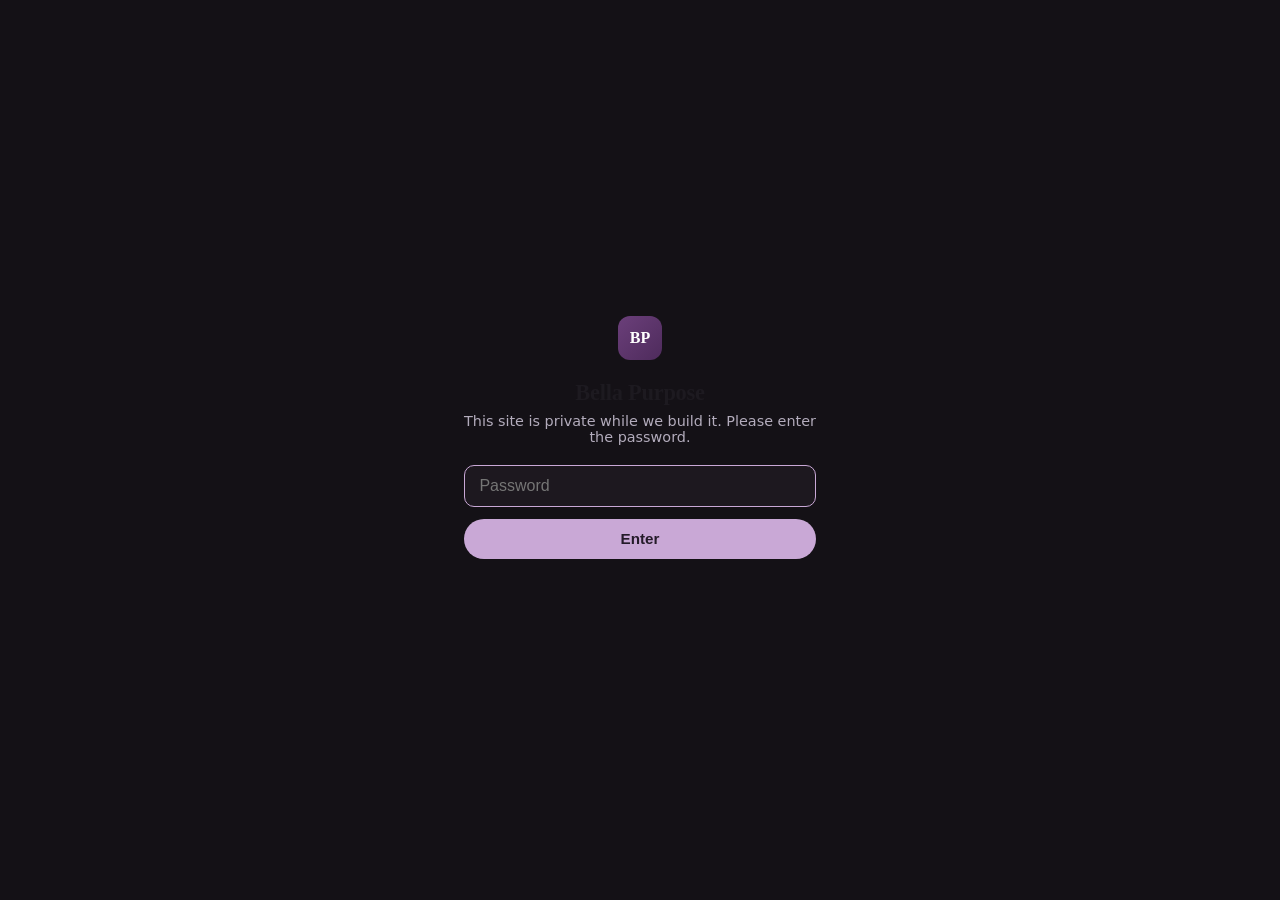
==== site/index.html @ 1502c486 "Bella Purpose Research Group website Co-Authored-By: Claude Opus 4.8 (1M context) <noreply@anthropic" ====
<!DOCTYPE html>
<html lang="en">
<head>
  <meta charset="UTF-8">
  <meta name="viewport" content="width=device-width, initial-scale=1.0">
  <title>Bella Purpose Research Group</title>
  <meta name="description" content="The Bella Purpose Research Group is an international community of management scholars advancing research on corporate purpose from a European perspective.">
  <link rel="stylesheet" href="styles.css">
  <script src="gate.js"></script>
</head>
<body>
  <a class="skip" href="#main">Skip to content</a>

  <header class="site-header">
    <nav class="nav" aria-label="Primary">
      <a class="brand" href="index.html">
        <span class="mark">BP</span>
        Bella Purpose Research Group
      </a>
      <ul>
        <li><a href="index.html" aria-current="page">Home</a></li>
        <li><a href="members.html">Members</a></li>
        <li><a href="initiatives.html">Initiatives</a></li>
        <li><a href="research.html">Research</a></li>
        <li><a href="news.html">News</a></li>
        <li><a href="contact.html">Contact</a></li>
      </ul>
    </nav>
  </header>

  <main id="main">
    <section class="hero">
      <div class="wrap">
        <p class="eyebrow">Research Group</p>
        <h1>The Bella Purpose Research Group</h1>
        <p class="lead">
          An international community of management scholars investigating corporate
          purpose — what it means, whether and how it works, and for whom — from a
          distinctly European perspective.
        </p>
        <a class="btn" href="initiatives.html">Our initiatives</a>
        <a class="btn secondary" href="members.html">Meet the group</a>
      </div>
    </section>

    <section class="section alt">
      <div class="wrap">
        <div class="section-head">
          <h2>About the group</h2>
          <p>
            Founded in 2025, the Bella Purpose Research Group connects researchers
            and research centres across leading European institutions around a
            shared interest in corporate purpose. We work as a collegial,
            developmental network — sharing work in progress, convening events that
            bring scholars and practitioners together, and building a common
            European conversation about purpose as a governance function.
          </p>
        </div>
        <div class="grid cols-3">
          <div class="card">
            <h3>Our focus</h3>
            <p>Corporate purpose — its meaning, governance, implementation, and
            consequences for organizations and society.</p>
          </div>
          <div class="card">
            <h3>Our approach</h3>
            <p>An open network linking research centres across Europe. We exchange
            early-stage work, run workshops and events, and publish together.</p>
          </div>
          <div class="card">
            <h3>Our aim</h3>
            <p>To advance a pluralist, European perspective on purpose and to
            connect rigorous research with practice.</p>
          </div>
        </div>
      </div>
    </section>

    <section class="section">
      <div class="wrap">
        <div class="section-head">
          <h2>Latest news</h2>
          <p>Upcoming events and announcements. See all on the
          <a href="news.html">News page</a>.</p>
        </div>
        <!-- Shows the latest few items — keep in sync with the top of news.html -->
        <ul class="papers">
          <li class="paper has-thumb">
            <img class="thumb" src="images/sms-berlin.jpg" alt="ESMT Berlin, venue of the Strategy Imagination Forum">
            <span class="tag">Upcoming event</span>
            <h3>Strategy Imagination Forum — Berlin</h3>
            <div class="meta">15 October 2026 · Berlin</div>
            <p>The group's first Strategic Management Society (SMS) forum: a candid,
            invitation-only exchange between senior decision-makers and scholars on
            corporate purpose in a fragmented world.</p>
            <div class="links">
              <a href="https://www.strategicmanagement.net/event/corporate-purpose-at-a-crossroads-strategic-choices-for-business-in-a-fragmented-world/" target="_blank" rel="noopener">Registration &amp; details</a>
            </div>
          </li>
          <li class="paper has-thumb">
            <img class="thumb" src="images/purpose-day-milano.jpg" alt="Purpose Day 2026 at the Teatro Lirico Giorgio Gaber, Milano">
            <span class="tag">Upcoming event</span>
            <h3>Purpose Day 2026 — Milano</h3>
            <div class="meta">1 October 2026 · Teatro Lirico Giorgio Gaber, Milano</div>
            <p>"Driving Technology to Shape Meaningful Futures" — an annual gathering
            of scholars and business leaders, hosted with partner centres.</p>
            <div class="links">
              <a href="https://www.purposeday.it/">purposeday.it</a>
            </div>
          </li>
        </ul>
      </div>
    </section>
  </main>

  <footer class="site-footer">
    <div class="wrap footer-inner">
      <div>
        <strong>The Bella Purpose Research Group</strong><br>
        An international research network · <a href="contact.html">Contact us</a>
      </div>
      <div class="social">
        <a href="https://www.linkedin.com/groups/26260068/" target="_blank" rel="noopener" aria-label="Bella Purpose on LinkedIn">
          <svg viewBox="0 0 24 24" aria-hidden="true"><path d="M4.98 3.5a2.5 2.5 0 1 1 0 5 2.5 2.5 0 0 1 0-5zM3 9h4v12H3zM9 9h3.8v1.7h.05c.53-1 1.83-2.05 3.76-2.05C20.4 8.65 22 10.9 22 14.6V21h-4v-5.7c0-1.36-.02-3.1-1.9-3.1-1.9 0-2.2 1.48-2.2 3v5.8H9z"/></svg>
          LinkedIn
        </a>
      </div>
    </div>
  </footer>
</body>
</html>
---- site/styles.css ----
/* ==========================================================================
   Bella Purpose Research Group — shared stylesheet
   Plain CSS, no build step. Edit the variables below to re-theme the site.
   ========================================================================== */

:root {
  /* Brand palette — tweak these to change the whole site's look */
  --accent:        #6b3f7a;   /* deep plum — headings, links, buttons */
  --accent-strong: #4e2b5c;   /* darker plum for hover */
  --accent-soft:   #f3ecf6;   /* pale plum wash for section backgrounds */

  --ink:           #1d1a20;   /* primary text */
  --ink-soft:      #55505c;   /* secondary text */
  --line:          #e4dfe8;   /* borders / dividers */
  --bg:            #ffffff;   /* page background */
  --bg-alt:        #faf8fb;   /* alternate section background */
  --card:          #ffffff;   /* card surface */

  --maxw: 68rem;              /* content max width */
  --radius: 14px;
  --shadow: 0 1px 2px rgba(29, 26, 32, .04), 0 8px 24px rgba(29, 26, 32, .06);

  --serif: "Iowan Old Style", "Palatino Linotype", Palatino, Georgia, "Times New Roman", serif;
  --sans:  system-ui, -apple-system, "Segoe UI", Roboto, Helvetica, Arial, sans-serif;
}

@media (prefers-color-scheme: dark) {
  :root {
    --accent:        #c9a8d6;
    --accent-strong: #ddc4e6;
    --accent-soft:   #241b29;
    --ink:           #ece8ef;
    --ink-soft:      #b3acbc;
    --line:          #362e3d;
    --bg:            #141116;
    --bg-alt:        #1a161d;
    --card:          #1d181f;
    --shadow: 0 1px 2px rgba(0, 0, 0, .3), 0 8px 24px rgba(0, 0, 0, .4);
  }
}

/* ---------- base ---------- */
* { box-sizing: border-box; }

body {
  margin: 0;
  font-family: var(--sans);
  color: var(--ink);
  background: var(--bg);
  line-height: 1.65;
  -webkit-font-smoothing: antialiased;
}

h1, h2, h3 { font-family: var(--serif); line-height: 1.2; color: var(--ink); }
h1 { font-size: clamp(2rem, 5vw, 3rem); margin: 0 0 .5rem; letter-spacing: -.01em; }
h2 { font-size: clamp(1.5rem, 3vw, 2rem); margin: 0 0 1rem; }
h3 { font-size: 1.2rem; margin: 0 0 .35rem; }

p { margin: 0 0 1rem; color: var(--ink-soft); }

a { color: var(--accent); text-decoration: none; }
a:hover { color: var(--accent-strong); text-decoration: underline; }

img { max-width: 100%; display: block; }

.wrap { max-width: var(--maxw); margin: 0 auto; padding: 0 1.25rem; }

/* Skip link for keyboard/screen-reader users */
.skip {
  position: absolute; left: -999px; top: 0;
  background: var(--accent); color: #fff; padding: .6rem 1rem; border-radius: 0 0 8px 0;
  z-index: 100;
}
.skip:focus { left: 0; }

/* ---------- header / nav ---------- */
.site-header {
  position: sticky; top: 0; z-index: 20;
  background: color-mix(in srgb, var(--bg) 88%, transparent);
  backdrop-filter: saturate(150%) blur(10px);
  border-bottom: 1px solid var(--line);
}
.nav {
  display: flex; align-items: center; justify-content: space-between;
  gap: 1rem; padding: .85rem 1.25rem; max-width: var(--maxw); margin: 0 auto;
}
.brand { display: flex; align-items: center; gap: .6rem; font-family: var(--serif); font-weight: 600; font-size: 1.1rem; color: var(--ink); }
.brand:hover { text-decoration: none; }
.brand .mark {
  width: 30px; height: 30px; border-radius: 8px; flex: 0 0 auto;
  background: linear-gradient(135deg, var(--accent), var(--accent-strong));
  display: grid; place-items: center; color: #fff; font-weight: 700; font-size: .95rem;
}
.nav ul { list-style: none; display: flex; gap: .35rem; margin: 0; padding: 0; flex-wrap: wrap; }
.nav a {
  color: var(--ink-soft); padding: .4rem .7rem; border-radius: 8px; font-size: .95rem; font-weight: 500;
}
.nav a:hover { color: var(--ink); background: var(--accent-soft); text-decoration: none; }
.nav a[aria-current="page"] { color: var(--accent); background: var(--accent-soft); }

/* ---------- hero ---------- */
.hero { padding: clamp(3rem, 8vw, 6rem) 0 clamp(2rem, 5vw, 4rem); }
.hero .eyebrow { text-transform: uppercase; letter-spacing: .12em; font-size: .8rem; font-weight: 700; color: var(--accent); margin-bottom: .75rem; }
.hero .lead { font-size: clamp(1.05rem, 2vw, 1.25rem); color: var(--ink-soft); max-width: 40rem; }

.btn {
  display: inline-block; margin-top: .5rem; margin-right: .5rem;
  background: var(--accent); color: #fff; padding: .7rem 1.3rem; border-radius: 999px;
  font-weight: 600; font-size: .95rem;
}
.btn:hover { background: var(--accent-strong); color: #fff; text-decoration: none; }
.btn.secondary { background: transparent; color: var(--accent); border: 1.5px solid var(--line); }
.btn.secondary:hover { border-color: var(--accent); background: var(--accent-soft); }

/* ---------- generic section ---------- */
.section { padding: clamp(2.5rem, 6vw, 4.5rem) 0; }
.section.alt { background: var(--bg-alt); border-top: 1px solid var(--line); border-bottom: 1px solid var(--line); }
.section-head { max-width: 42rem; margin-bottom: 2rem; }
.section-head p { font-size: 1.05rem; }

/* ---------- cards grid ---------- */
.grid { display: grid; gap: 1.25rem; }
.grid.cols-2 { grid-template-columns: repeat(auto-fit, minmax(min(100%, 22rem), 1fr)); }
.grid.cols-3 { grid-template-columns: repeat(auto-fit, minmax(min(100%, 16rem), 1fr)); }

.card {
  background: var(--card); border: 1px solid var(--line); border-radius: var(--radius);
  padding: 1.5rem; box-shadow: var(--shadow);
}
.card h3 { margin-bottom: .25rem; }
.card .role { font-size: .85rem; font-weight: 600; color: var(--accent); text-transform: uppercase; letter-spacing: .05em; margin-bottom: .6rem; }
.card .links { margin-top: .9rem; display: flex; gap: 1rem; flex-wrap: wrap; font-size: .9rem; }

/* member avatar */
.avatar {
  width: 72px; height: 72px; border-radius: 50%; margin-bottom: 1rem;
  object-fit: cover; background: var(--accent-soft);
  display: grid; place-items: center; color: var(--accent); font-family: var(--serif); font-size: 1.5rem; font-weight: 600;
  border: 1px solid var(--line);
}
.member-links { display: flex; gap: .75rem; margin-top: .75rem; font-size: .9rem; }
/* linked member name: looks like a heading, turns accent on hover */
.card h3 a { color: inherit; text-decoration: none; }
.card h3 a:hover { color: var(--accent); text-decoration: underline; }

/* ---------- papers list ---------- */
.papers { list-style: none; margin: 0; padding: 0; display: grid; gap: 1rem; }
.paper {
  background: var(--card); border: 1px solid var(--line); border-radius: var(--radius);
  padding: 1.25rem 1.5rem; box-shadow: var(--shadow);
}
.paper h3 { font-family: var(--sans); font-size: 1.05rem; margin-bottom: .3rem; }
.paper .meta { font-size: .9rem; color: var(--ink-soft); margin-bottom: .5rem; }
.paper .tag {
  display: inline-block; font-size: .75rem; font-weight: 600; color: var(--accent);
  background: var(--accent-soft); padding: .15rem .6rem; border-radius: 999px; margin-bottom: .6rem;
}
.paper .links { font-size: .9rem; display: flex; gap: 1rem; flex-wrap: wrap; }

/* ---------- partners list ---------- */
.partners { list-style: none; margin: 0; padding: 0; display: grid; gap: 1.1rem 2rem;
  grid-template-columns: repeat(auto-fit, minmax(min(100%, 18rem), 1fr)); }
.partners li { font-size: .95rem; line-height: 1.4; }
.partners .inst { display: block; font-weight: 600; color: var(--ink); }
.partners .inst a { color: inherit; text-decoration: none; }
.partners .inst a:hover { color: var(--accent); text-decoration: underline; }

/* ---------- thumbnails (uniform 3:2, small, beside text) ---------- */
.thumb { display: block; width: 100%; aspect-ratio: 3 / 2; object-fit: cover;
  border-radius: 8px; background: var(--accent-soft); }
/* image + text as two columns so all text (incl. links) shares one left edge */
.card.has-thumb, .paper.has-thumb { display: grid; grid-template-columns: min(40%, 200px) 1fr; column-gap: 1.1rem; }
.has-thumb .thumb { grid-column: 1; grid-row: 1 / span 20; align-self: start; margin-top: .15rem; }
.has-thumb > :not(.thumb) { grid-column: 2; }
.has-thumb .tag, .has-thumb .role { justify-self: start; } /* keep pill/label at content width, not stretched */
@media (max-width: 520px) {
  .card.has-thumb, .paper.has-thumb { grid-template-columns: 1fr; }
  .has-thumb .thumb { grid-row: auto; }
  .has-thumb > :not(.thumb) { grid-column: 1; }
}

/* ---------- callout / placeholder note ---------- */
.note {
  border-left: 3px solid var(--accent); background: var(--accent-soft);
  padding: .75rem 1rem; border-radius: 0 8px 8px 0; font-size: .9rem; color: var(--ink-soft);
  margin: 1.5rem 0;
}
.note strong { color: var(--ink); }

/* ---------- footer ---------- */
.site-footer {
  border-top: 1px solid var(--line); background: var(--bg-alt);
  padding: 2.5rem 0; margin-top: 2rem; font-size: .9rem; color: var(--ink-soft);
}
.footer-inner { display: flex; flex-wrap: wrap; gap: 1rem 2rem; align-items: center; justify-content: space-between; }
.social { display: flex; gap: .75rem; align-items: center; }
.social a { display: inline-flex; align-items: center; gap: .4rem; }
.social svg { width: 20px; height: 20px; fill: currentColor; }

/* ---------- contact form ---------- */
.contact-form { max-width: 34rem; }
.field { margin-bottom: 1.1rem; }
.field label { display: block; font-weight: 600; font-size: .9rem; margin-bottom: .35rem; color: var(--ink); }
.field input, .field textarea {
  width: 100%; padding: .7rem .85rem; border: 1px solid var(--line); border-radius: 10px;
  background: var(--card); color: var(--ink); font: inherit; box-sizing: border-box;
}
.field input:focus, .field textarea:focus {
  outline: none; border-color: var(--accent); box-shadow: 0 0 0 3px var(--accent-soft);
}
.field textarea { min-height: 9rem; resize: vertical; }
.hp { position: absolute; left: -9999px; }            /* spam honeypot — hidden */
.form-status { margin-top: 1rem; font-size: .95rem; min-height: 1.3em; }
.form-status.ok  { color: #2e7d5b; }
.form-status.err { color: #c0392b; }
@media (prefers-color-scheme: dark) {
  .form-status.ok  { color: #7fd1a8; }
  .form-status.err { color: #e59a9a; }
}
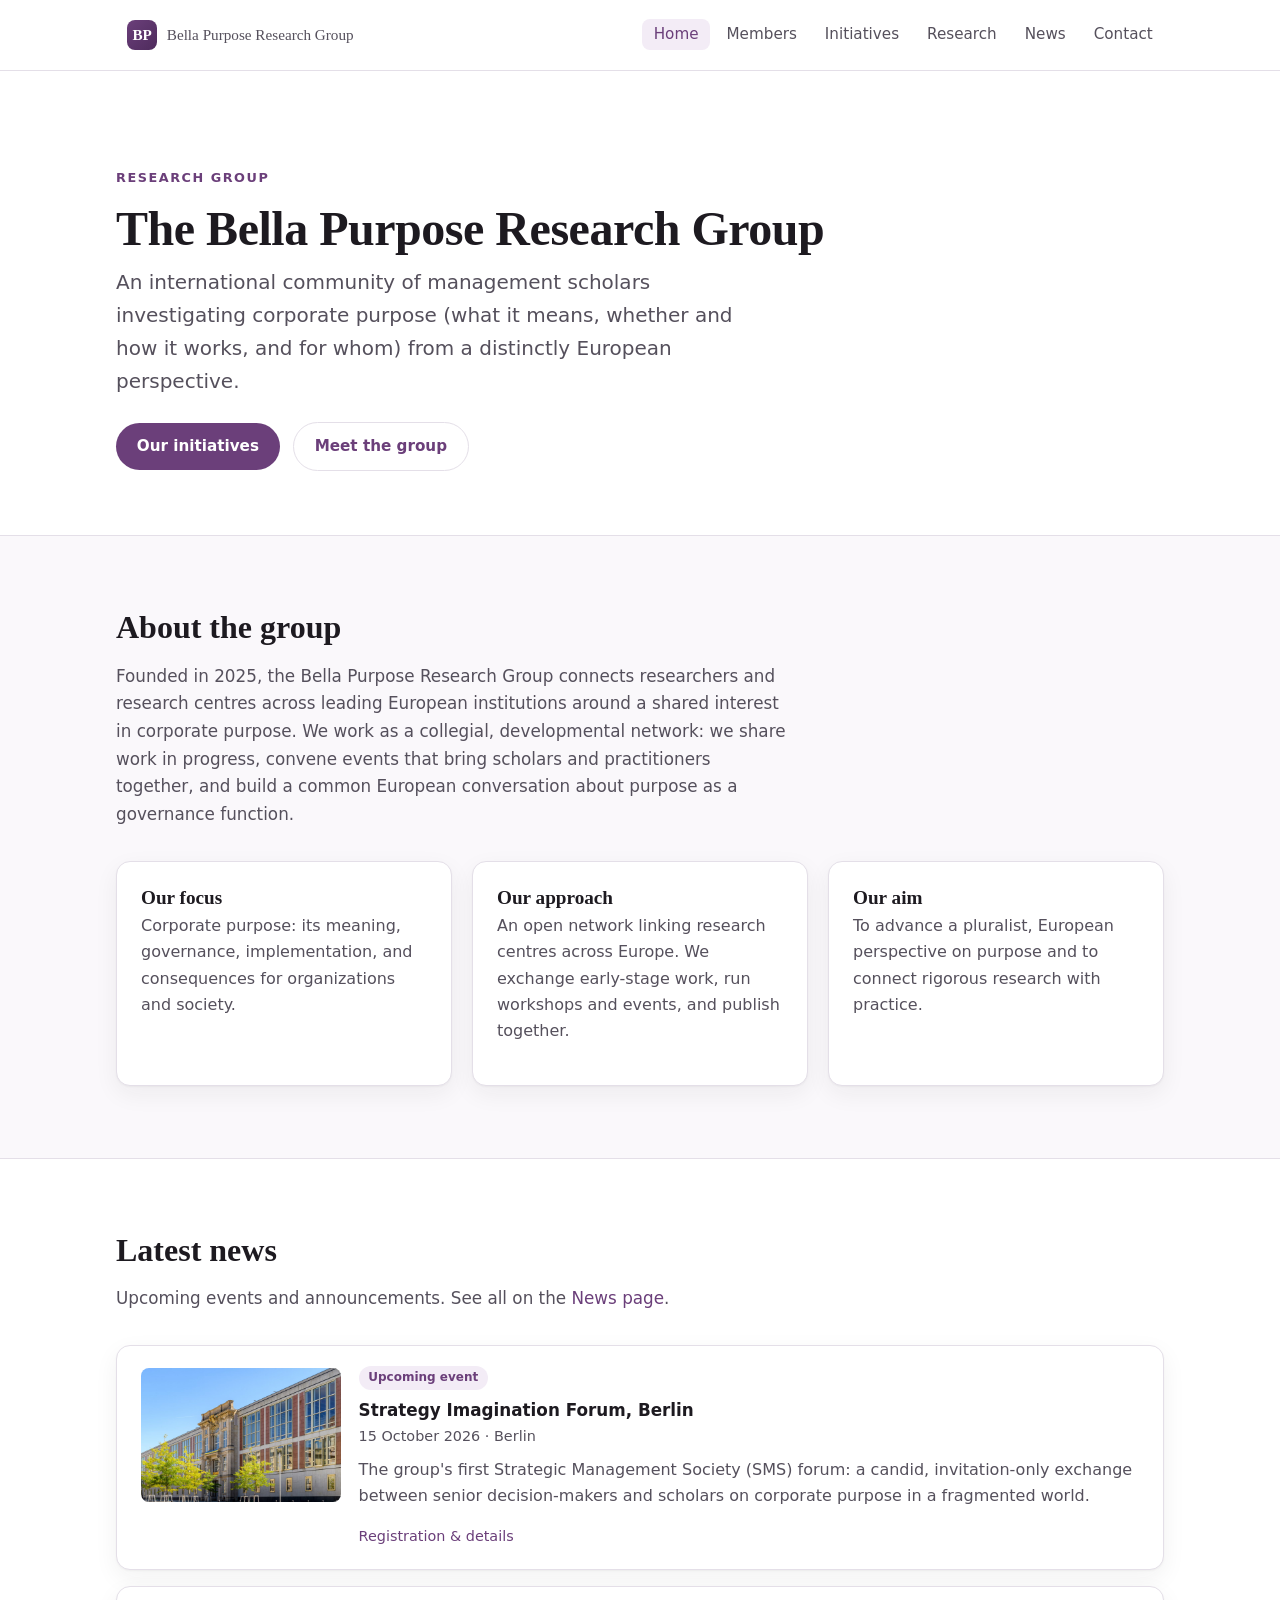
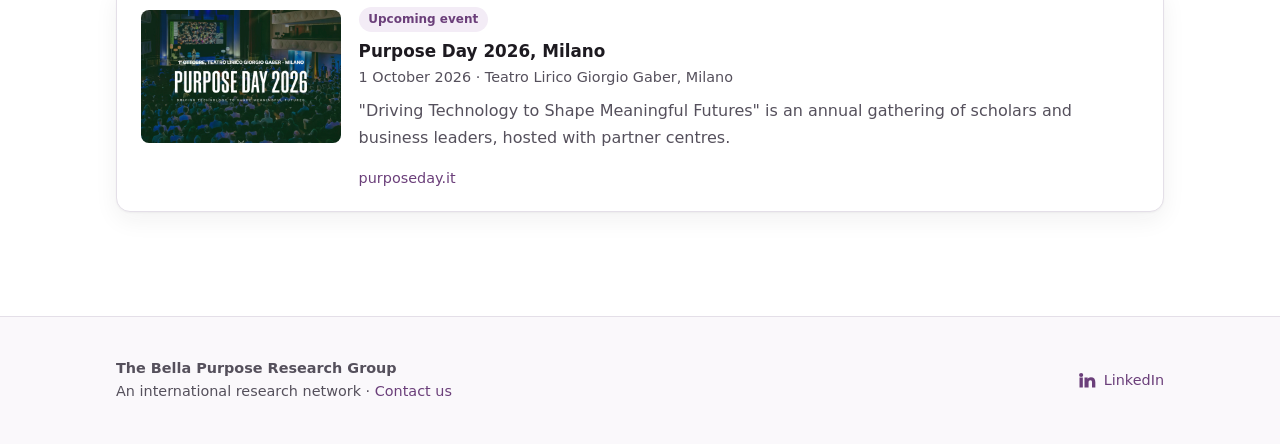
==== commit 71edb926: "Remove temporary password gate; site is now public Co-Authored-By: Claude Opus 5.5 <noreply@anthropi" ====
--- a/site/index.html
+++ b/site/index.html
@@ -6,7 +6,6 @@
   <title>Bella Purpose Research Group</title>
   <meta name="description" content="The Bella Purpose Research Group is an international community of management scholars advancing research on corporate purpose from a European perspective.">
   <link rel="stylesheet" href="styles.css">
-  <script src="gate.js"></script>
 </head>
 <body>
   <a class="skip" href="#main">Skip to content</a>
@@ -35,7 +34,7 @@
         <h1>The Bella Purpose Research Group</h1>
         <p class="lead">
           An international community of management scholars investigating corporate
-          purpose — what it means, whether and how it works, and for whom — from a
+          purpose (what it means, whether and how it works, and for whom) from a
           distinctly European perspective.
         </p>
         <a class="btn" href="initiatives.html">Our initiatives</a>
@@ -51,15 +50,15 @@
             Founded in 2025, the Bella Purpose Research Group connects researchers
             and research centres across leading European institutions around a
             shared interest in corporate purpose. We work as a collegial,
-            developmental network — sharing work in progress, convening events that
-            bring scholars and practitioners together, and building a common
+            developmental network: we share work in progress, convene events that
+            bring scholars and practitioners together, and build a common
             European conversation about purpose as a governance function.
           </p>
         </div>
         <div class="grid cols-3">
           <div class="card">
             <h3>Our focus</h3>
-            <p>Corporate purpose — its meaning, governance, implementation, and
+            <p>Corporate purpose: its meaning, governance, implementation, and
             consequences for organizations and society.</p>
           </div>
           <div class="card">
@@ -88,7 +87,7 @@
           <li class="paper has-thumb">
             <img class="thumb" src="images/sms-berlin.jpg" alt="ESMT Berlin, venue of the Strategy Imagination Forum">
             <span class="tag">Upcoming event</span>
-            <h3>Strategy Imagination Forum — Berlin</h3>
+            <h3>Strategy Imagination Forum, Berlin</h3>
             <div class="meta">15 October 2026 · Berlin</div>
             <p>The group's first Strategic Management Society (SMS) forum: a candid,
             invitation-only exchange between senior decision-makers and scholars on
@@ -100,9 +99,9 @@
           <li class="paper has-thumb">
             <img class="thumb" src="images/purpose-day-milano.jpg" alt="Purpose Day 2026 at the Teatro Lirico Giorgio Gaber, Milano">
             <span class="tag">Upcoming event</span>
-            <h3>Purpose Day 2026 — Milano</h3>
+            <h3>Purpose Day 2026, Milano</h3>
             <div class="meta">1 October 2026 · Teatro Lirico Giorgio Gaber, Milano</div>
-            <p>"Driving Technology to Shape Meaningful Futures" — an annual gathering
+            <p>"Driving Technology to Shape Meaningful Futures" is an annual gathering
             of scholars and business leaders, hosted with partner centres.</p>
             <div class="links">
               <a href="https://www.purposeday.it/">purposeday.it</a>
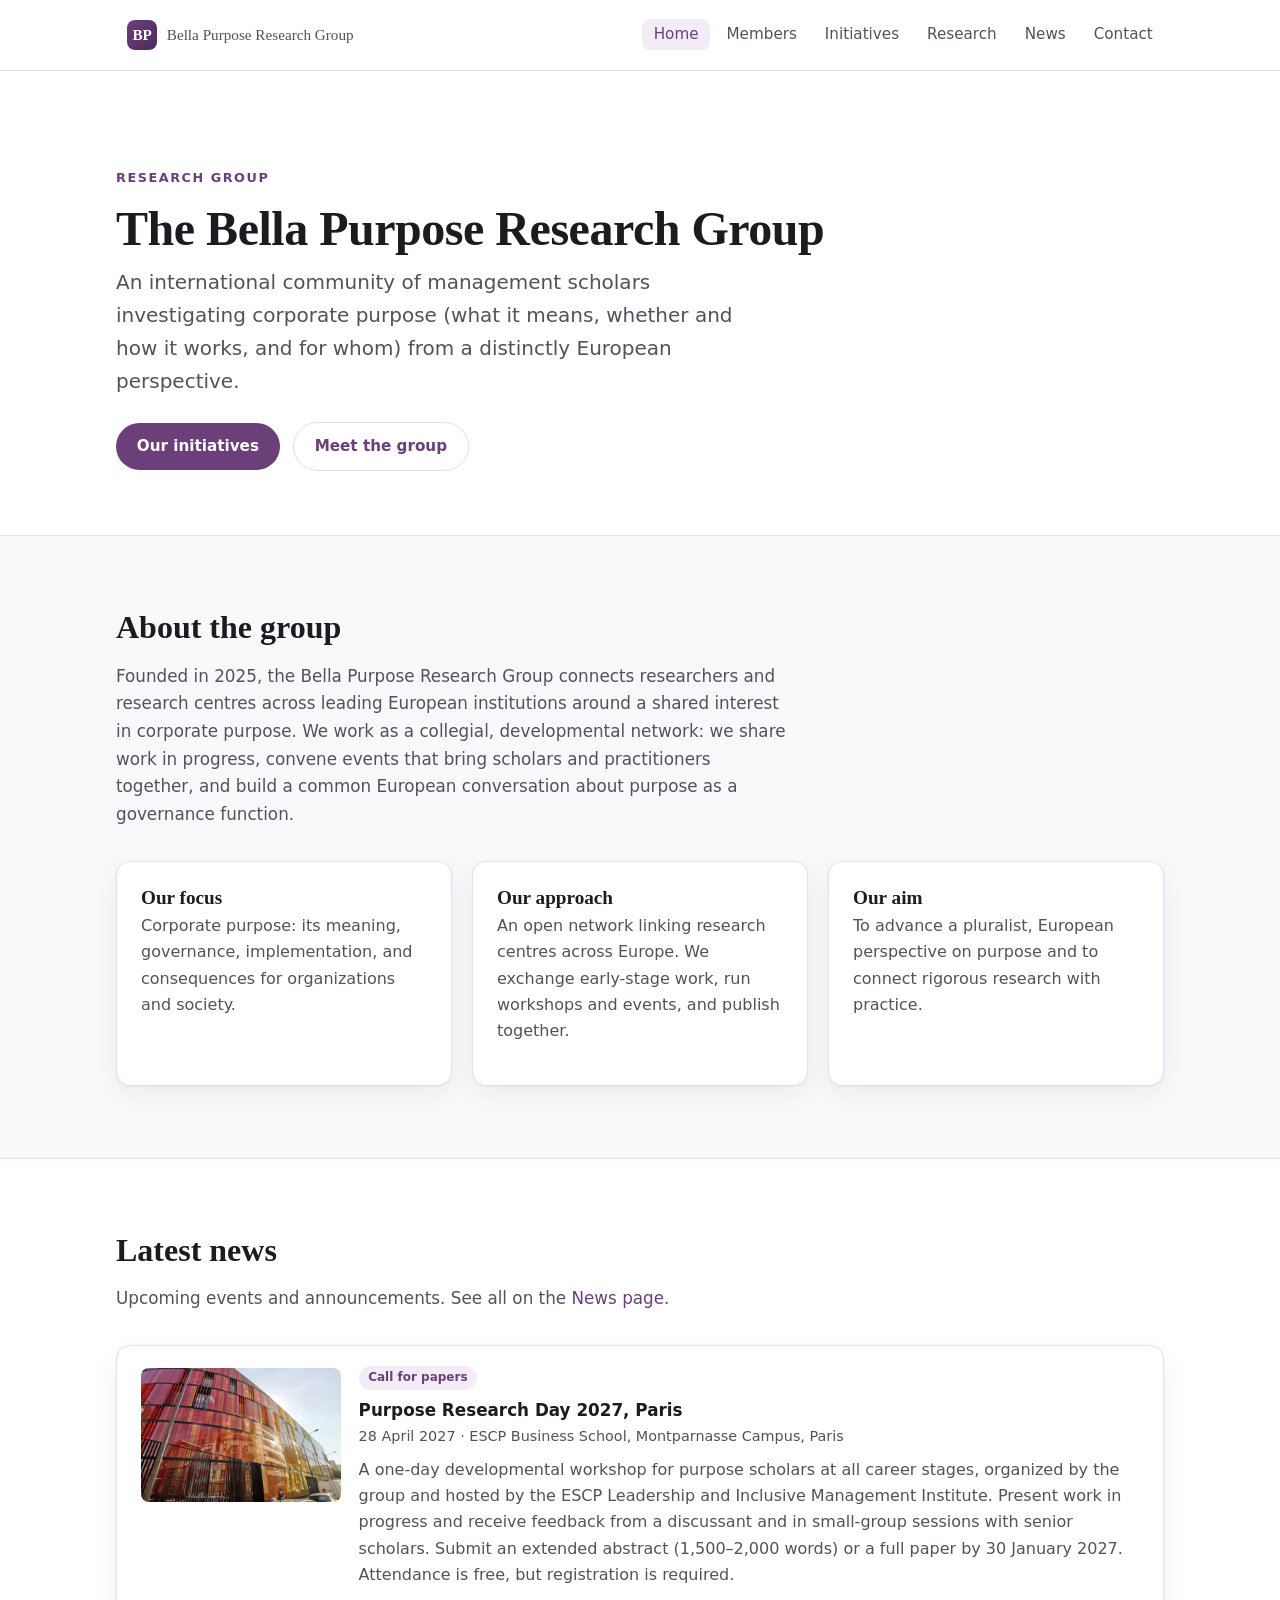
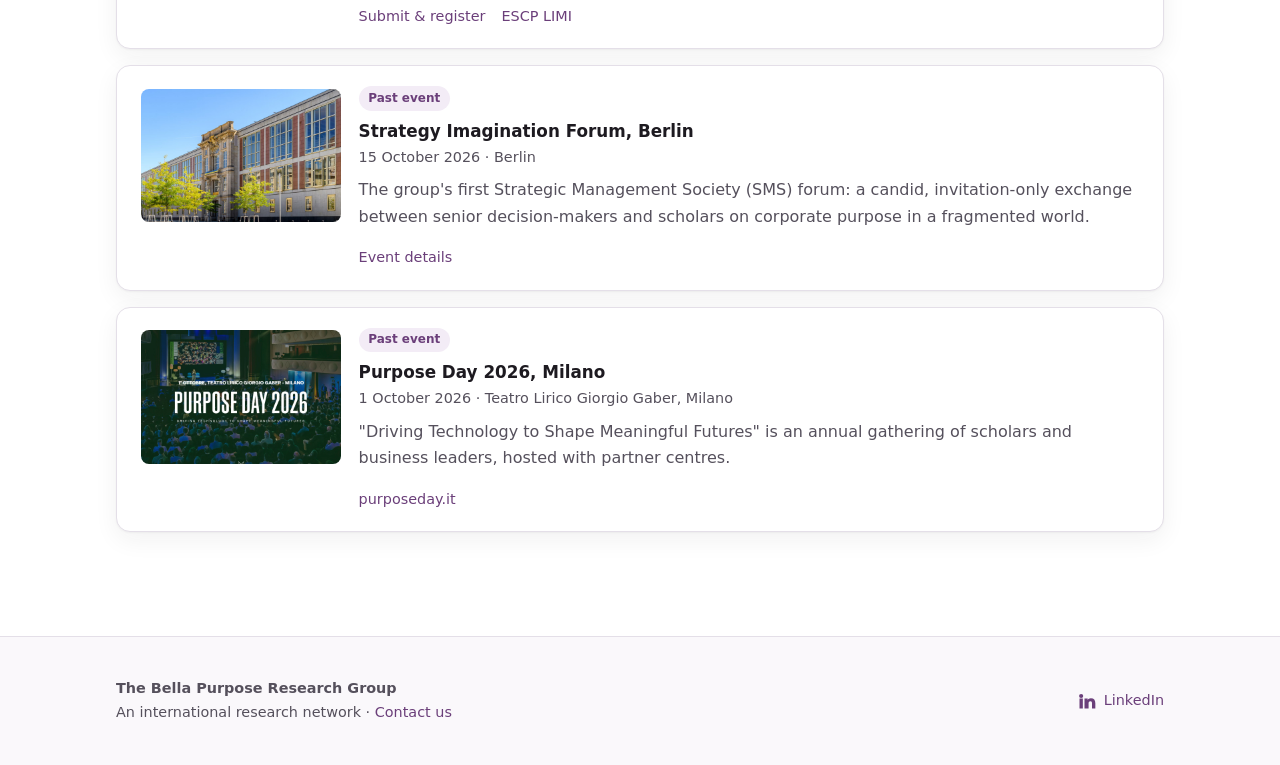
==== commit d151d327: "Add Purpose Research Day 2027 call for papers; mark Berlin and Milano as past events Co-Authored-By:" ====
--- a/site/index.html
+++ b/site/index.html
@@ -85,20 +85,36 @@
         <!-- Shows the latest few items — keep in sync with the top of news.html -->
         <ul class="papers">
           <li class="paper has-thumb">
+            <img class="thumb" src="images/research-day.jpg" alt="ESCP Business School, Paris, host of the Purpose Research Day 2027">
+            <span class="tag">Call for papers</span>
+            <h3>Purpose Research Day 2027, Paris</h3>
+            <div class="meta">28 April 2027 · ESCP Business School, Montparnasse Campus, Paris</div>
+            <p>A one-day developmental workshop for purpose scholars at all career
+            stages, organized by the group and hosted by the ESCP Leadership and
+            Inclusive Management Institute. Present work in progress and receive
+            feedback from a discussant and in small-group sessions with senior
+            scholars. Submit an extended abstract (1,500–2,000 words) or a full paper
+            by 30 January 2027. Attendance is free, but registration is required.</p>
+            <div class="links">
+              <a href="https://forms.gle/esb5v7KcHV71sR4A6" target="_blank" rel="noopener">Submit &amp; register</a>
+              <a href="https://escp.eu/faculty-research/escp-institutes/escp-leadership-and-inclusive-management-institute" target="_blank" rel="noopener">ESCP LIMI</a>
+            </div>
+          </li>
+          <li class="paper has-thumb">
             <img class="thumb" src="images/sms-berlin.jpg" alt="ESMT Berlin, venue of the Strategy Imagination Forum">
-            <span class="tag">Upcoming event</span>
+            <span class="tag">Past event</span>
             <h3>Strategy Imagination Forum, Berlin</h3>
             <div class="meta">15 October 2026 · Berlin</div>
             <p>The group's first Strategic Management Society (SMS) forum: a candid,
             invitation-only exchange between senior decision-makers and scholars on
             corporate purpose in a fragmented world.</p>
             <div class="links">
-              <a href="https://www.strategicmanagement.net/event/corporate-purpose-at-a-crossroads-strategic-choices-for-business-in-a-fragmented-world/" target="_blank" rel="noopener">Registration &amp; details</a>
+              <a href="https://www.strategicmanagement.net/event/corporate-purpose-at-a-crossroads-strategic-choices-for-business-in-a-fragmented-world/" target="_blank" rel="noopener">Event details</a>
             </div>
           </li>
           <li class="paper has-thumb">
             <img class="thumb" src="images/purpose-day-milano.jpg" alt="Purpose Day 2026 at the Teatro Lirico Giorgio Gaber, Milano">
-            <span class="tag">Upcoming event</span>
+            <span class="tag">Past event</span>
             <h3>Purpose Day 2026, Milano</h3>
             <div class="meta">1 October 2026 · Teatro Lirico Giorgio Gaber, Milano</div>
             <p>"Driving Technology to Shape Meaningful Futures" is an annual gathering
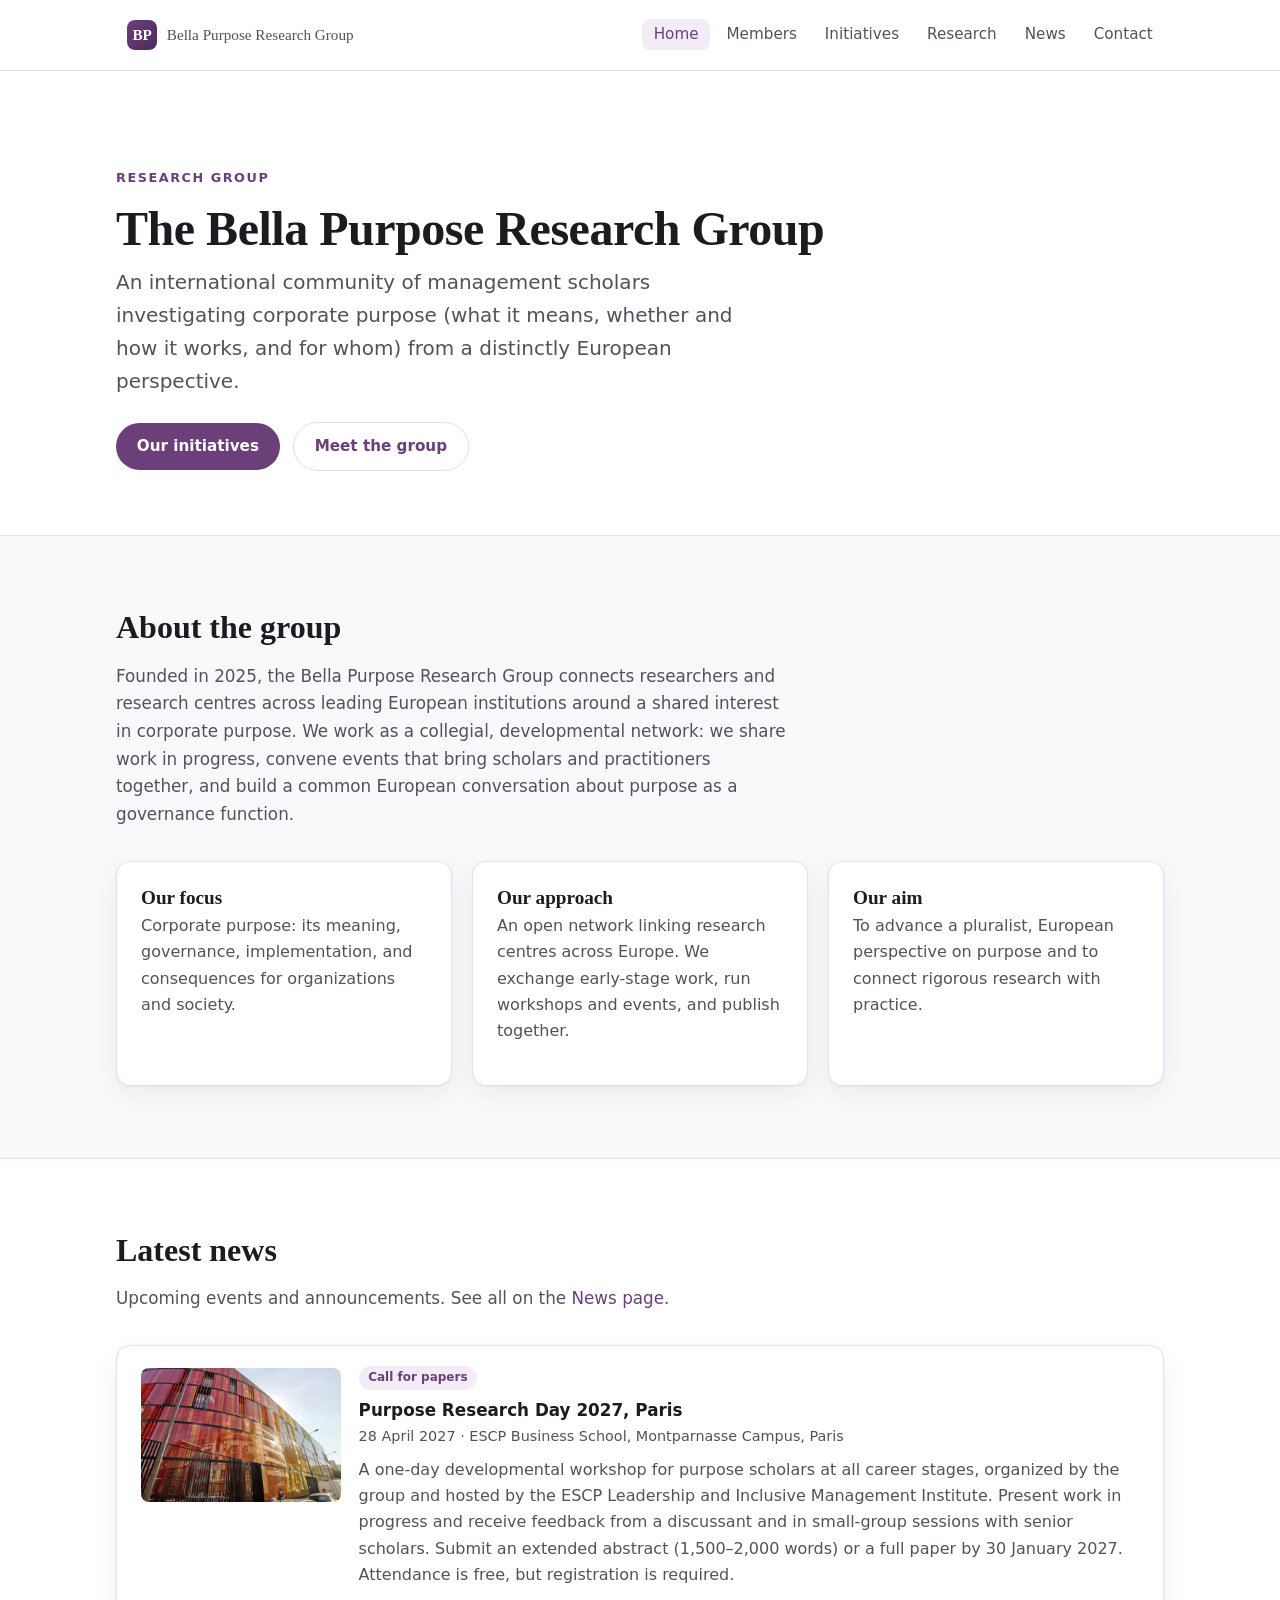
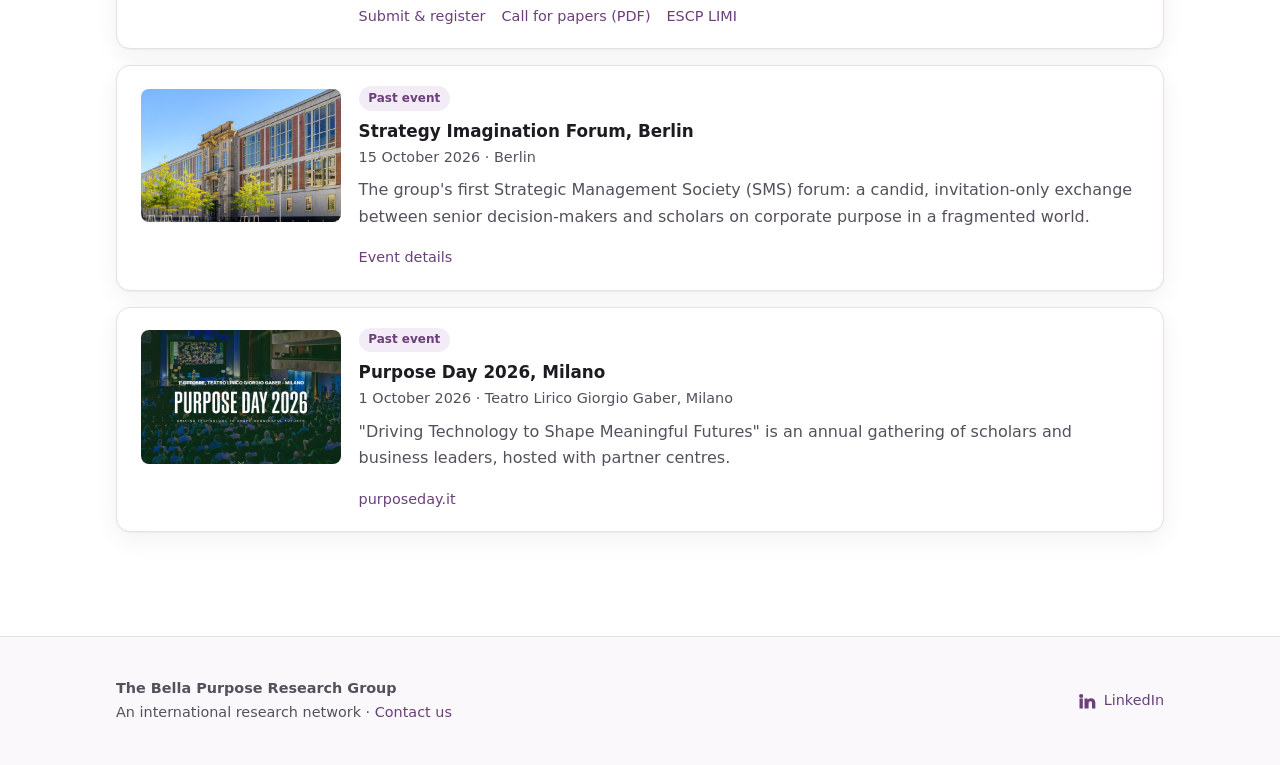
==== commit 657b9282: "Attach Purpose Research Day 2027 call for papers (PDF) Co-Authored-By: Claude Opus 5.5 <noreply@anth" ====
--- a/site/index.html
+++ b/site/index.html
@@ -97,6 +97,7 @@
             by 30 January 2027. Attendance is free, but registration is required.</p>
             <div class="links">
               <a href="https://forms.gle/esb5v7KcHV71sR4A6" target="_blank" rel="noopener">Submit &amp; register</a>
+              <a href="files/purpose-research-day-2027-call.pdf" target="_blank" rel="noopener">Call for papers (PDF)</a>
               <a href="https://escp.eu/faculty-research/escp-institutes/escp-leadership-and-inclusive-management-institute" target="_blank" rel="noopener">ESCP LIMI</a>
             </div>
           </li>
